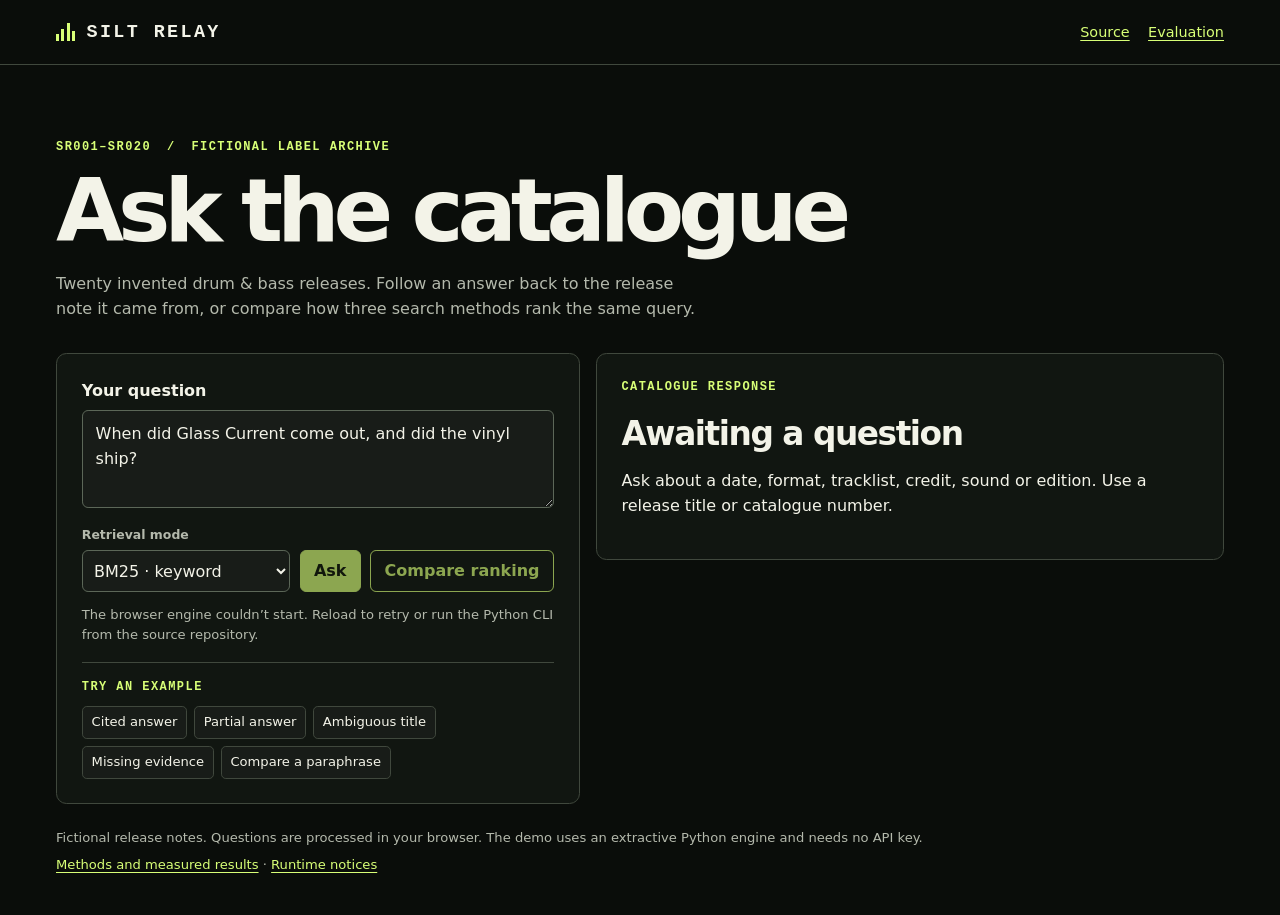
==== web/index.html @ bfd548f3 "Serve the evidence reader with the offline Python engine" ====
<!doctype html>
<html lang="en-GB">
<head>
  <meta charset="utf-8">
  <meta name="viewport" content="width=device-width, initial-scale=1">
  <meta name="description" content="Search 20 fictional drum &amp; bass release notes and inspect the evidence behind each answer.">
  <title>Silt Relay · Catalogue reader</title>
  <link rel="icon" href="icon.svg" type="image/svg+xml">
  <link rel="stylesheet" href="style.css">
  <script type="module" src="app.js"></script>
</head>
<body>
  <a class="skip" href="#reader">Skip to the catalogue reader</a>
  <header class="masthead">
    <div class="frame masthead-inner">
      <div class="wordmark"><span class="mark" aria-hidden="true"><i></i><i></i><i></i><i></i></span>SILT RELAY</div>
      <nav aria-label="Project links">
        <a href="https://github.com/OccultScientist/silt-relay">Source</a>
        <a href="https://github.com/OccultScientist/silt-relay/blob/main/reports/evaluation.json">Evaluation</a>
      </nav>
    </div>
  </header>
  <main class="frame" id="reader">
    <section class="intro" aria-labelledby="title">
      <p class="eyebrow">SR001–SR020 <span aria-hidden="true">/</span> Fictional label archive</p>
      <h1 id="title">Ask the catalogue</h1>
      <p>Twenty invented drum &amp; bass releases. Follow an answer back to the release note it came from, or compare how three search methods rank the same query.</p>
    </section>

    <section class="workbench" aria-label="Catalogue question and results">
      <div class="panel query">
        <form id="question-form">
          <label for="question">Your question</label>
          <textarea id="question" rows="3" maxlength="400" required spellcheck="false">When did Glass Current come out, and did the vinyl ship?</textarea>
          <div class="controls">
            <div class="select-field">
              <label for="mode">Retrieval mode</label>
              <select id="mode">
                <option value="bm25">BM25 · keyword</option>
                <option value="semantic">GloVe · semantic</option>
                <option value="hybrid">Hybrid · rank fusion</option>
              </select>
            </div>
            <button type="submit" id="ask" value="answer" disabled>Ask</button>
            <button type="submit" id="compare" class="secondary" value="compare" disabled>Compare ranking</button>
          </div>
          <p id="status" class="status" role="status">Loading the local catalogue engine…</p>
          <noscript><p>Enable JavaScript to run the catalogue in your browser, or use the Python CLI from the source repository.</p></noscript>
        </form>
        <div class="examples" aria-label="Example questions">
          <span class="eyebrow">Try an example</span>
          <button class="chip" type="button" data-example="When did SR004 come out?">Cited answer</button>
          <button class="chip" type="button" data-example="When did Glass Current come out, and did the vinyl ship?">Partial answer</button>
          <button class="chip" type="button" data-example="What format was Basin Window?">Ambiguous title</button>
          <button class="chip" type="button" data-example="How many copies did SR004 sell?">Missing evidence</button>
          <button class="chip" type="button" data-example="horns and echoes" data-compare>Compare a paraphrase</button>
        </div>
      </div>
      <section id="results" class="panel results" aria-labelledby="result-title" aria-busy="true">
        <p class="eyebrow">Catalogue response</p>
        <h2 id="result-title" tabindex="-1">Awaiting a question</h2>
        <div id="response"><p>Ask about a date, format, tracklist, credit, sound or edition. Use a release title or catalogue number.</p></div>
      </section>
    </section>
    <footer>
      <p>Fictional release notes. Questions are processed in your browser. The demo uses an extractive Python engine and needs no API key.</p>
      <p><a href="https://github.com/OccultScientist/silt-relay/blob/main/README.md#evaluation">Methods and measured results</a> · <a href="runtime/NOTICE.txt">Runtime notices</a></p>
    </footer>
  </main>
</body>
</html>
---- web/style.css ----
:root {
  color-scheme: dark;
  --ink: #f3f3e8;
  --muted: #b4b9ac;
  --field: #181c18;
  --panel: #111611;
  --line: #40483d;
  --accent: #d8ff77;
  --highlight: #8de0ca;
  --mono: ui-monospace, SFMono-Regular, Consolas, monospace;
  font-family: system-ui, -apple-system, sans-serif;
}
* { box-sizing: border-box; }
body { margin: 0; color: var(--ink); background: #0a0d0a; line-height: 1.55; }
a { color: var(--accent); text-underline-offset: .2em; }
a:focus-visible, button:focus-visible, select:focus-visible, textarea:focus-visible, summary:focus-visible {
  outline: 2px solid var(--highlight);
  outline-offset: 3px;
}
.skip { position: absolute; left: .75rem; top: -5rem; background: var(--panel); padding: .5rem; }
.skip:focus { top: .75rem; z-index: 1; }
.frame { width: min(100% - 2.5rem, 73rem); margin-inline: auto; }
.masthead { border-bottom: 1px solid var(--line); }
.masthead-inner { display: flex; justify-content: space-between; align-items: center; min-height: 4rem; gap: 1rem; }
.wordmark { font: 800 1.15rem var(--mono); letter-spacing: .13em; display: flex; gap: .7rem; align-items: center; }
.mark { display: flex; align-items: end; gap: .15rem; height: 1.12rem; }
.mark i { display: block; width: .19rem; height: 100%; background: var(--accent); }
.mark i:nth-child(1) { height: 38%; }
.mark i:nth-child(2) { height: 68%; }
.mark i:nth-child(4) { height: 55%; }
nav { display: flex; gap: 1.15rem; font-size: .9rem; }
.intro { padding: clamp(2rem, 6vw, 4.6rem) 0 2rem; }
.eyebrow { color: var(--accent); font: 650 .75rem/1.45 var(--mono); text-transform: uppercase; letter-spacing: .12em; }
.intro .eyebrow span { padding-inline: .45rem; }
h1, h2, h3, p { margin-top: 0; }
h1 { font-size: clamp(2.7rem, 7.5vw, 5.5rem); line-height: .98; letter-spacing: -.07em; margin-bottom: 1.1rem; }
.intro > p:last-child { color: var(--muted); max-width: 40rem; margin-bottom: 0; }
.workbench { display: grid; grid-template-columns: minmax(0, 1fr) minmax(0, 1.2fr); gap: 1rem; align-items: start; }
.panel { min-width: 0; background: var(--panel); border: 1px solid var(--line); border-radius: .65rem; padding: clamp(1rem, 3vw, 1.55rem); }
label { display: block; font-weight: 650; margin-bottom: .35rem; }
textarea, select, button { font: inherit; }
textarea, select { color: var(--ink); background: var(--field); border: 1px solid #5c6758; border-radius: .38rem; }
textarea { width: 100%; resize: vertical; min-height: 5.7rem; padding: .7rem .8rem; }
.controls { display: flex; flex-wrap: wrap; align-items: end; gap: .6rem; margin-top: .55rem; }
.select-field { flex: 1 1 9rem; }
.select-field label { font-size: .78rem; color: var(--muted); }
select { width: 100%; min-height: 2.65rem; padding: .35rem .45rem; }
button { cursor: pointer; }
.controls button { border: 1px solid var(--accent); min-height: 2.65rem; padding: .42rem .83rem; border-radius: .38rem; background: var(--accent); color: #12180a; font-weight: 750; }
.controls .secondary { background: transparent; color: var(--accent); }
button:disabled { opacity: .62; cursor: wait; }
.status { color: var(--muted); font-size: .82rem; margin: .8rem 0 0; }
.examples { display: flex; flex-wrap: wrap; gap: .42rem; padding-top: 1rem; margin-top: 1rem; border-top: 1px solid var(--line); }
.examples .eyebrow { flex-basis: 100%; margin-bottom: .2rem; }
.chip, .cite { border: 1px solid var(--line); background: var(--field); color: var(--ink); padding: .33rem .55rem; border-radius: .3rem; font-size: .82rem; }
.chip:hover, .cite:hover { border-color: var(--accent); }
.results h2 { margin: 0 0 .6rem; font-size: clamp(1.4rem, 4vw, 2.05rem); letter-spacing: -.045em; }
.results h3 { font-size: 1rem; margin: 1rem 0 .35rem; }
.results p, .results li { overflow-wrap: anywhere; }
.claims { list-style: none; padding: 0; margin: .75rem 0 1.2rem; }
.claims li + li { margin-top: .8rem; }
blockquote { margin: .35rem 0; border-left: 2px solid var(--accent); padding-left: .75rem; }
.cite { color: var(--highlight); font-family: var(--mono); }
details { padding: .55rem 0; border-top: 1px solid var(--line); }
summary { cursor: pointer; font-weight: 650; overflow-wrap: anywhere; }
details > p { margin: .48rem 0 0; color: var(--muted); }
.source-code { color: var(--highlight); font: .8rem var(--mono); }
.unanswered { margin: .75rem 0; padding-left: 1.2rem; color: var(--muted); }
.choices { display: grid; gap: .4rem; }
.choices button { text-align: left; }
.rankings { display: grid; gap: .5rem; }
.rankings ol { margin: .5rem 0; padding-left: 1.5rem; }
.rankings li + li { margin-top: .3rem; }
footer { display: flex; justify-content: space-between; flex-wrap: wrap; gap: .4rem 1.25rem; color: var(--muted); font-size: .82rem; padding: 1.5rem 0 2.5rem; }
footer p { margin: 0; }
@media (max-width: 780px) { .workbench { grid-template-columns: 1fr; } }
@media (max-width: 390px) { .frame { width: calc(100% - 1.4rem); } nav { gap: .7rem; } }
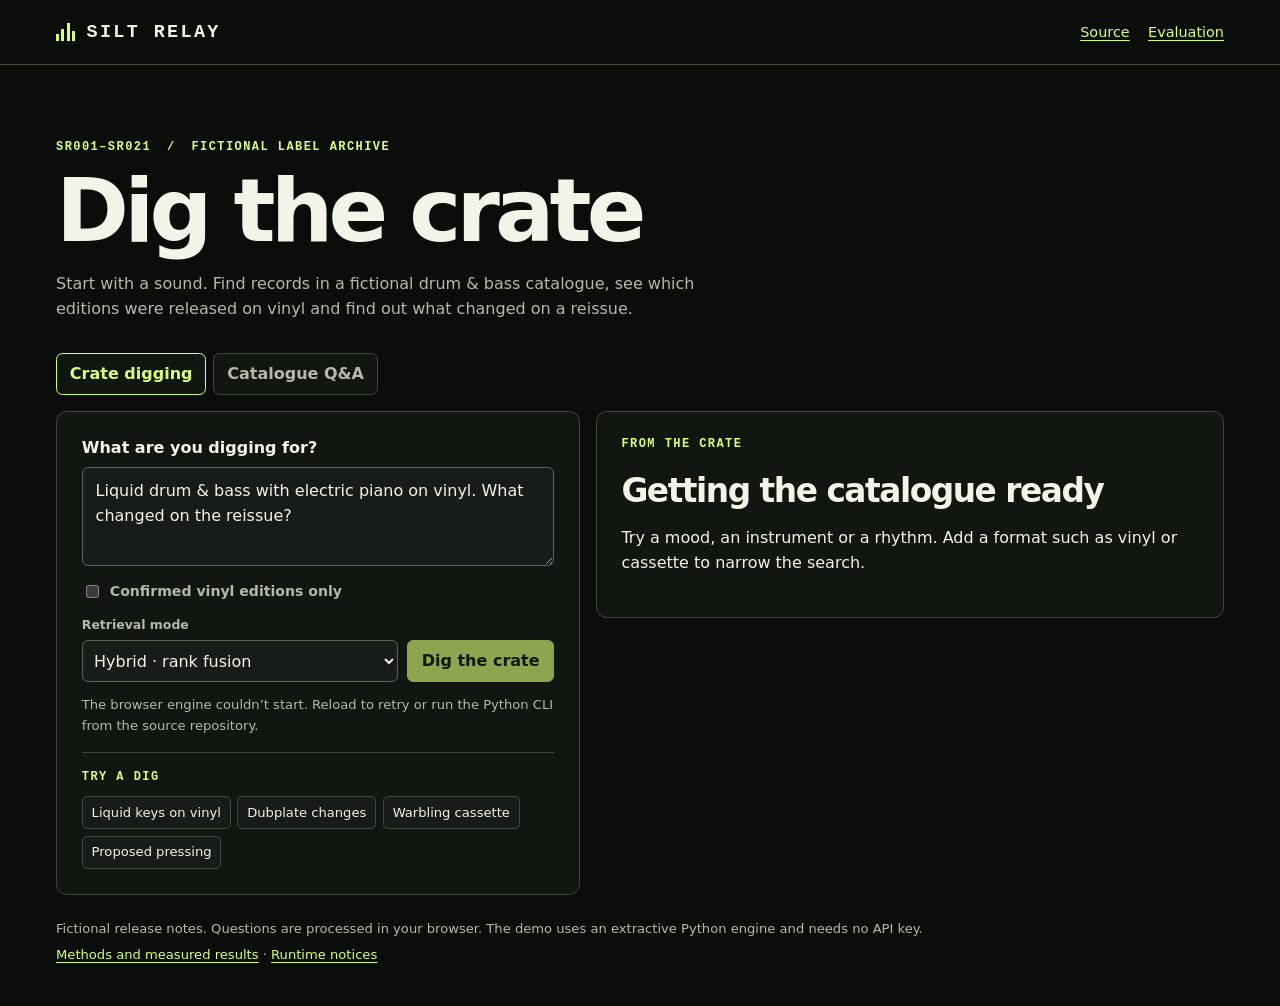
==== commit de03145a: "Make evidence-backed crate digging the main demo" ====
--- a/web/index.html
+++ b/web/index.html
@@ -3,11 +3,11 @@
 <head>
   <meta charset="utf-8">
   <meta name="viewport" content="width=device-width, initial-scale=1">
-  <meta name="description" content="Search 20 fictional drum &amp; bass release notes and inspect the evidence behind each answer.">
-  <title>Silt Relay · Catalogue reader</title>
+  <meta name="description" content="Dig through a fictional drum &amp; bass catalogue by sound. Compare editions and open the release notes behind each match.">
+  <title>Silt Relay · Dig the crate</title>
   <link rel="icon" href="icon.svg" type="image/svg+xml">
-  <link rel="stylesheet" href="style.css">
-  <script type="module" src="app.js"></script>
+  <link rel="stylesheet" href="style.css?v=crate">
+  <script type="module" src="app.js?v=crate"></script>
 </head>
 <body>
   <a class="skip" href="#reader">Skip to the catalogue reader</a>
@@ -16,38 +16,51 @@
       <div class="wordmark"><span class="mark" aria-hidden="true"><i></i><i></i><i></i><i></i></span>SILT RELAY</div>
       <nav aria-label="Project links">
         <a href="https://github.com/OccultScientist/silt-relay">Source</a>
-        <a href="https://github.com/OccultScientist/silt-relay/blob/main/reports/evaluation.json">Evaluation</a>
+        <a href="https://github.com/OccultScientist/silt-relay/blob/main/reports/discovery.json">Evaluation</a>
       </nav>
     </div>
   </header>
   <main class="frame" id="reader">
     <section class="intro" aria-labelledby="title">
-      <p class="eyebrow">SR001–SR020 <span aria-hidden="true">/</span> Fictional label archive</p>
-      <h1 id="title">Ask the catalogue</h1>
-      <p>Twenty invented drum &amp; bass releases. Follow an answer back to the release note it came from, or compare how three search methods rank the same query.</p>
+      <p class="eyebrow">SR001–SR021 <span aria-hidden="true">/</span> Fictional label archive</p>
+      <h1 id="title">Dig the crate</h1>
+      <p>Start with a sound. Find records in a fictional drum &amp; bass catalogue, see which editions were released on vinyl and find out what changed on a reissue.</p>
     </section>
 
-    <section class="workbench" aria-label="Catalogue question and results">
+    <div class="view-switch" role="group" aria-label="Catalogue tools">
+      <button type="button" data-view="dig" aria-pressed="true">Crate digging</button>
+      <button type="button" data-view="ask" aria-pressed="false">Catalogue Q&amp;A</button>
+    </div>
+    <section class="workbench" aria-label="Catalogue search and results">
       <div class="panel query">
         <form id="question-form">
-          <label for="question">Your question</label>
-          <textarea id="question" rows="3" maxlength="400" required spellcheck="false">When did Glass Current come out, and did the vinyl ship?</textarea>
+          <label for="question" id="question-label">What are you digging for?</label>
+          <textarea id="question" rows="3" maxlength="400" required spellcheck="false">Liquid drum &amp; bass with electric piano on vinyl. What changed on the reissue?</textarea>
+          <label class="check" id="vinyl-option"><input type="checkbox" id="vinyl-only"> Confirmed vinyl editions only</label>
           <div class="controls">
             <div class="select-field">
               <label for="mode">Retrieval mode</label>
               <select id="mode">
                 <option value="bm25">BM25 · keyword</option>
                 <option value="semantic">GloVe · semantic</option>
-                <option value="hybrid">Hybrid · rank fusion</option>
+                <option value="hybrid" selected>Hybrid · rank fusion</option>
               </select>
             </div>
-            <button type="submit" id="ask" value="answer" disabled>Ask</button>
-            <button type="submit" id="compare" class="secondary" value="compare" disabled>Compare ranking</button>
+            <button type="submit" id="dig" value="dig" disabled>Dig the crate</button>
+            <button type="submit" id="ask" value="answer" disabled hidden>Ask</button>
+            <button type="submit" id="compare" class="secondary" value="compare" disabled hidden>Compare ranking</button>
           </div>
           <p id="status" class="status" role="status">Loading the local catalogue engine…</p>
           <noscript><p>Enable JavaScript to run the catalogue in your browser, or use the Python CLI from the source repository.</p></noscript>
         </form>
-        <div class="examples" aria-label="Example questions">
+        <div class="examples" id="dig-examples" aria-label="Discovery examples">
+          <span class="eyebrow">Try a dig</span>
+          <button class="chip" type="button" data-example="Liquid drum &amp; bass with electric piano on vinyl. What changed on the reissue?">Liquid keys on vinyl</button>
+          <button class="chip" type="button" data-example="Dub chords and rounded bass on vinyl. What tracks were added?">Dubplate changes</button>
+          <button class="chip" type="button" data-example="Warbling chords on cassette">Warbling cassette</button>
+          <button class="chip" type="button" data-example="Pitched-down bell on vinyl">Proposed pressing</button>
+        </div>
+        <div class="examples" id="ask-examples" aria-label="Example questions" hidden>
           <span class="eyebrow">Try an example</span>
           <button class="chip" type="button" data-example="When did SR004 come out?">Cited answer</button>
           <button class="chip" type="button" data-example="When did Glass Current come out, and did the vinyl ship?">Partial answer</button>
@@ -57,14 +70,14 @@
         </div>
       </div>
       <section id="results" class="panel results" aria-labelledby="result-title" aria-busy="true">
-        <p class="eyebrow">Catalogue response</p>
-        <h2 id="result-title" tabindex="-1">Awaiting a question</h2>
-        <div id="response"><p>Ask about a date, format, tracklist, credit, sound or edition. Use a release title or catalogue number.</p></div>
+        <p class="eyebrow" id="result-label">From the crate</p>
+        <h2 id="result-title" tabindex="-1">Getting the catalogue ready</h2>
+        <div id="response"><p>Try a mood, an instrument or a rhythm. Add a format such as vinyl or cassette to narrow the search.</p></div>
       </section>
     </section>
     <footer>
       <p>Fictional release notes. Questions are processed in your browser. The demo uses an extractive Python engine and needs no API key.</p>
-      <p><a href="https://github.com/OccultScientist/silt-relay/blob/main/README.md#evaluation">Methods and measured results</a> · <a href="runtime/NOTICE.txt">Runtime notices</a></p>
+      <p><a href="https://github.com/OccultScientist/silt-relay/blob/main/README.md#discovery-evaluation">Methods and measured results</a> · <a href="runtime/NOTICE.txt">Runtime notices</a></p>
     </footer>
   </main>
 </body>
--- a/web/style.css
+++ b/web/style.css
@@ -75,3 +75,31 @@
 footer p { margin: 0; }
 @media (max-width: 780px) { .workbench { grid-template-columns: 1fr; } }
 @media (max-width: 390px) { .frame { width: calc(100% - 1.4rem); } nav { gap: .7rem; } }
+
+[hidden] { display: none !important; }
+h1 { letter-spacing: -.055em; }
+.view-switch { display: flex; flex-wrap: wrap; gap: .45rem; margin: 0 0 1rem; }
+.view-switch button {
+  border: 1px solid var(--line); border-radius: .4rem; color: var(--muted);
+  background: var(--panel); padding: .45rem .8rem; font-weight: 650;
+}
+.view-switch button[aria-pressed="true"] { border-color: var(--accent); color: var(--accent); }
+.check { display: flex; align-items: center; gap: .5rem; color: var(--muted); margin: .45rem 0 .8rem; font-size: .88rem; }
+.check input { accent-color: var(--accent); }
+.dig-criteria { color: var(--muted); font-size: .87rem; margin-bottom: .55rem; }
+.crate-stack { display: grid; gap: .9rem; margin-top: .9rem; }
+.crate-record { border: 1px solid var(--line); border-radius: .45rem; padding: 1rem; background: #151b14; }
+.crate-record .eyebrow { margin-bottom: .27rem; }
+.crate-record h3 { font-size: 1.32rem; letter-spacing: -.035em; margin-top: 0; }
+.crate-record h4 { margin: .7rem 0 .32rem; font-size: .9rem; }
+.release-note summary { font-size: .87rem; }
+.release-note .source-code { white-space: nowrap; }
+.edition-comparison > summary { color: var(--accent); }
+.edition-changes { background: var(--field); padding: .4rem .8rem; margin: .5rem 0; border-left: 2px solid var(--accent); }
+.edition-changes p { font-size: .9rem; margin-bottom: .35rem; }
+.edition-grid { display: grid; grid-template-columns: repeat(2, minmax(0, 1fr)); gap: .6rem; margin-bottom: .45rem; }
+.edition { min-width: 0; padding: .45rem .6rem; border: 1px solid var(--line); border-radius: .3rem; }
+.edition > p { font-size: .86rem; margin: 0 0 .5rem; }
+.proposal { border-color: #6c6248; }
+.proposal .eyebrow { color: #e5ce89; }
+@media (max-width: 520px) { .edition-grid { grid-template-columns: 1fr; } }
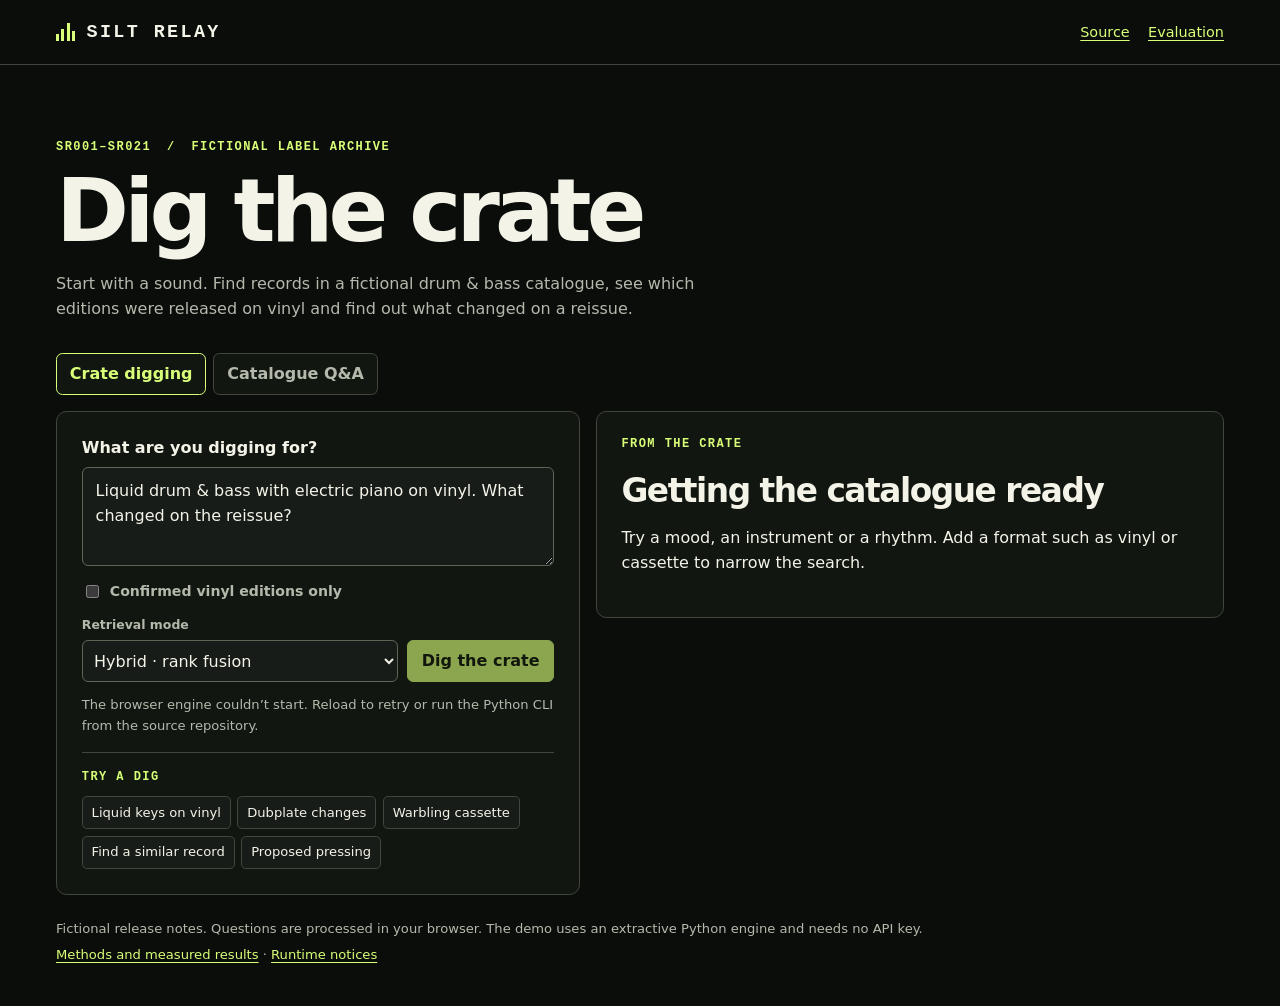
==== commit 86b9de08: "Tighten discovery scope and publish portfolio audit cases" ====
--- a/web/index.html
+++ b/web/index.html
@@ -6,8 +6,8 @@
   <meta name="description" content="Dig through a fictional drum &amp; bass catalogue by sound. Compare editions and open the release notes behind each match.">
   <title>Silt Relay · Dig the crate</title>
   <link rel="icon" href="icon.svg" type="image/svg+xml">
-  <link rel="stylesheet" href="style.css?v=crate">
-  <script type="module" src="app.js?v=crate"></script>
+  <link rel="stylesheet" href="style.css?v=scope">
+  <script type="module" src="app.js?v=scope"></script>
 </head>
 <body>
   <a class="skip" href="#reader">Skip to the catalogue reader</a>
@@ -58,6 +58,7 @@
           <button class="chip" type="button" data-example="Liquid drum &amp; bass with electric piano on vinyl. What changed on the reissue?">Liquid keys on vinyl</button>
           <button class="chip" type="button" data-example="Dub chords and rounded bass on vinyl. What tracks were added?">Dubplate changes</button>
           <button class="chip" type="button" data-example="Warbling chords on cassette">Warbling cassette</button>
+          <button class="chip" type="button" data-example="Which records sound like Basin Window?">Find a similar record</button>
           <button class="chip" type="button" data-example="Pitched-down bell on vinyl">Proposed pressing</button>
         </div>
         <div class="examples" id="ask-examples" aria-label="Example questions" hidden>
